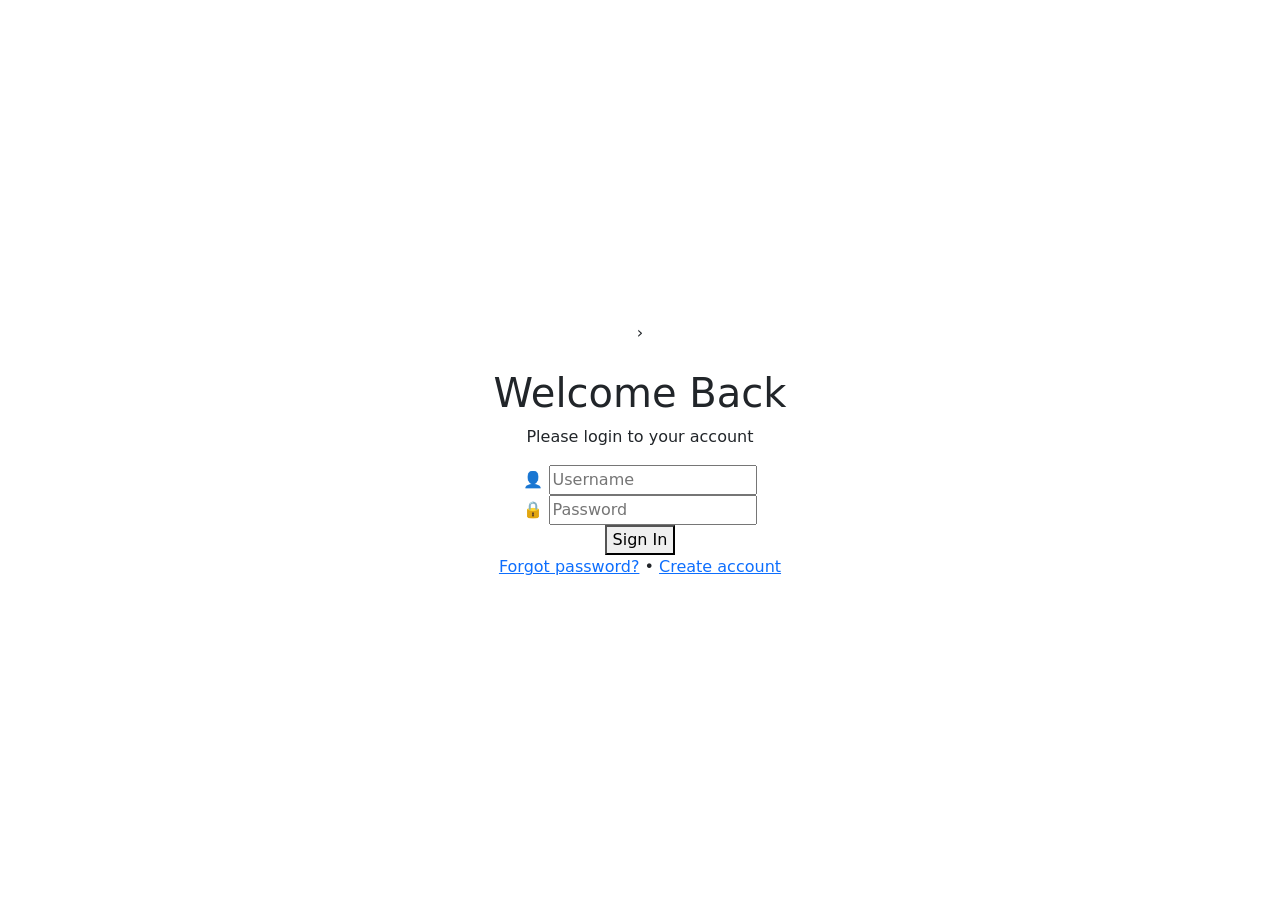
==== index.html @ 96458d3b "Rename style.html to index.html" ====
<!DOCTYPE html>
<html lang="en">
<head>
  <meta charset="UTF-8" />
  <meta name="viewport" content="width=device-width, initial-scale=1.0" />

  <link href="https://cdn.jsdelivr.net/npm/bootstrap@5.3.8/dist/css/bootstrap.min.css" rel="stylesheet">
  <link rel="stylesheet" href="style.css">

  <title>Neumorphism Login</title>
</head>

<body>

  <main class="container d-flex justify-content-center align-items-center min-vh-100">

    <section class="login-box text-center p-5">

      <div class="logo mb-4">
        <span>›</span>
      </div>

      <h1 class="title">Welcome Back</h1>
      <p class="subtitle">Please login to your account</p>

      <form>

        <div class="input-box">
          <span>👤</span>
          <input type="text" placeholder="Username" required>
        </div>

        <div class="input-box">
          <span>🔒</span>
          <input type="password" placeholder="Password" required>
        </div>

        <button class="login-btn" type="submit">
          Sign In
        </button>

        <div class="links">
          <a href="#">Forgot password?</a>
          <span>•</span>
          <a href="#">Create account</a>
        </div>

      </form>

    </section>

  </main>

</body>
</html>
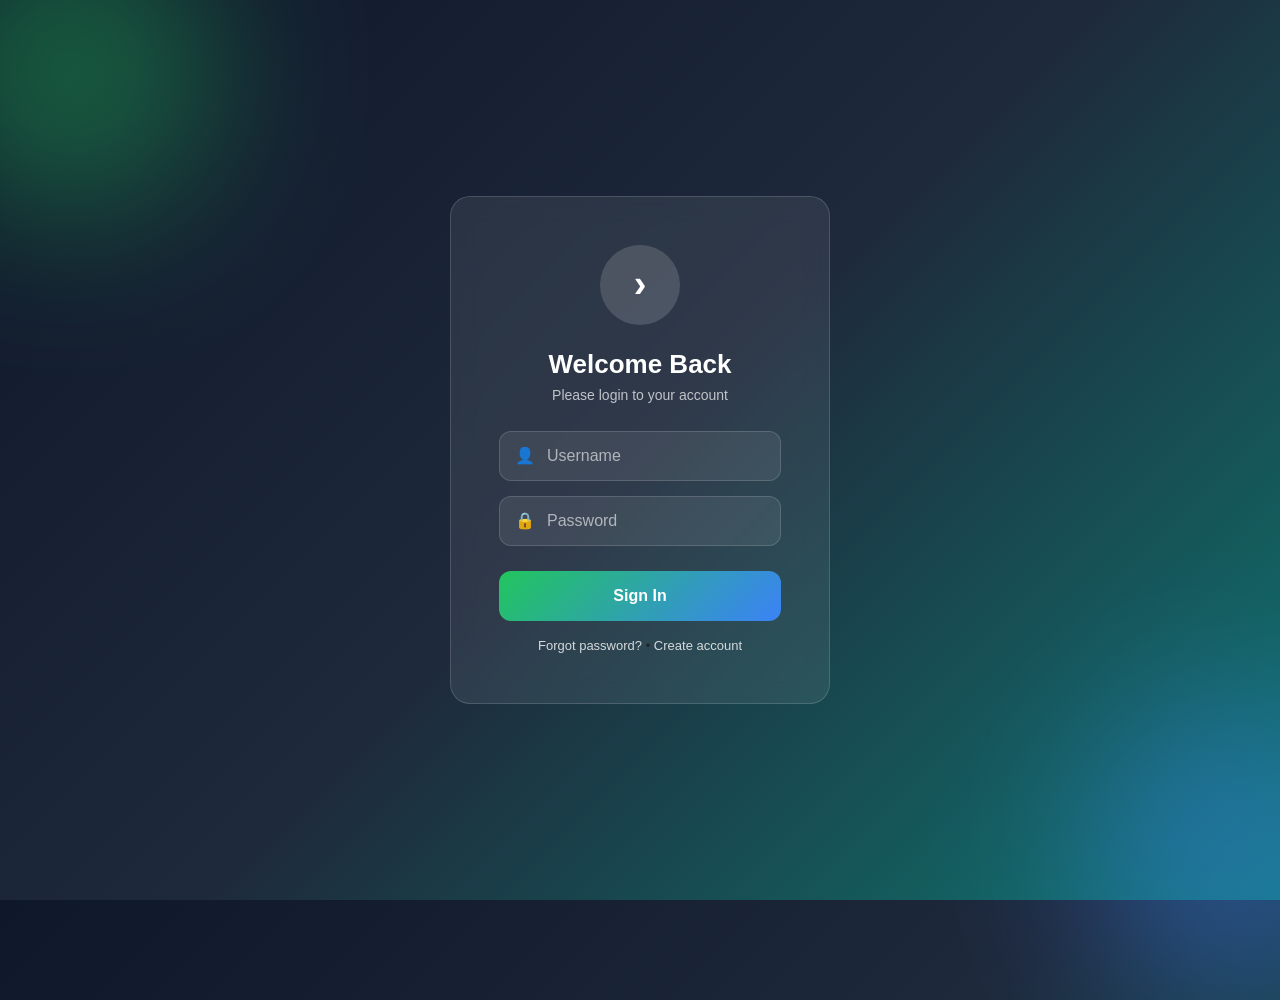
==== commit 9eeabfac: "Add files via upload" ====
--- a/index.html
+++ b/index.html
@@ -52,4 +52,4 @@
   </main>
 
 </body>
-</html>
+</html>
--- a/style.css
+++ b/style.css
@@ -0,0 +1,169 @@
+/* ========== Base ========== */
+body {
+  margin: 0;
+  font-family: "Segoe UI", sans-serif;
+  min-height: 100vh;
+
+  /* Modern gradient background */
+  background: linear-gradient(135deg, #0f172a, #1e293b, #0f766e);
+  display: flex;
+  align-items: center;
+  justify-content: center;
+  overflow: hidden;
+}
+
+/* ========== Background decorative blobs ========== */
+body::before,
+body::after {
+  content: "";
+  position: absolute;
+  width: 300px;
+  height: 300px;
+  border-radius: 50%;
+  filter: blur(80px);
+  opacity: 0.4;
+  z-index: 0;
+}
+
+body::before {
+  background: #22c55e;
+  top: -80px;
+  left: -80px;
+}
+
+body::after {
+  background: #3b82f6;
+  bottom: -100px;
+  right: -100px;
+}
+
+/* ========== Card ========== */
+.login-box {
+  width: 380px;
+  padding: 40px;
+
+  border-radius: 20px;
+
+  /* Glass effect instead of shadow */
+  background: rgba(255, 255, 255, 0.08);
+  backdrop-filter: blur(12px);
+
+  border: 1px solid rgba(255, 255, 255, 0.15);
+
+  text-align: center;
+  position: relative;
+  z-index: 1;
+}
+
+/* ========== Logo ========== */
+.logo {
+  width: 80px;
+  height: 80px;
+  margin: 0 auto 20px;
+
+  border-radius: 50%;
+  background: rgba(255, 255, 255, 0.15);
+
+  display: flex;
+  align-items: center;
+  justify-content: center;
+}
+
+.logo span {
+  font-size: 38px;
+  font-weight: bold;
+  color: #fff;
+}
+
+/* ========== Titles ========== */
+.title {
+  font-size: 26px;
+  font-weight: 700;
+  color: white;
+  margin-bottom: 5px;
+}
+
+.subtitle {
+  font-size: 14px;
+  color: rgba(255, 255, 255, 0.7);
+  margin-bottom: 25px;
+}
+
+/* ========== Input ========== */
+.input-box {
+  display: flex;
+  align-items: center;
+  gap: 10px;
+
+  height: 50px;
+  padding: 0 15px;
+  margin-bottom: 15px;
+
+  border-radius: 12px;
+
+  background: rgba(255, 255, 255, 0.08);
+  border: 1px solid rgba(255, 255, 255, 0.15);
+}
+
+.input-box input {
+  border: none;
+  outline: none;
+  background: transparent;
+  width: 100%;
+  color: white;
+}
+
+.input-box input::placeholder {
+  color: rgba(255, 255, 255, 0.6);
+}
+
+/* ========== Button ========== */
+.login-btn {
+  width: 100%;
+  height: 50px;
+
+  border: none;
+  border-radius: 12px;
+
+  background: linear-gradient(135deg, #22c55e, #3b82f6);
+  color: white;
+
+  font-weight: 600;
+  margin-top: 10px;
+
+  cursor: pointer;
+  transition: 0.3s ease;
+}
+
+.login-btn:hover {
+  transform: translateY(-2px);
+  opacity: 0.9;
+}
+
+.login-btn:active {
+  transform: scale(0.98);
+}
+
+/* ========== Links ========== */
+.links {
+  margin-top: 15px;
+  font-size: 13px;
+}
+
+.links a {
+  color: rgba(255, 255, 255, 0.8);
+  text-decoration: none;
+  font-weight: 500;
+}
+
+.links a:hover {
+  color: white;
+}
+
+/* ========== Responsive ========== */
+@media (max-width: 500px) {
+  .login-box {
+    width: 90%;
+    padding: 30px;
+  }
+}
